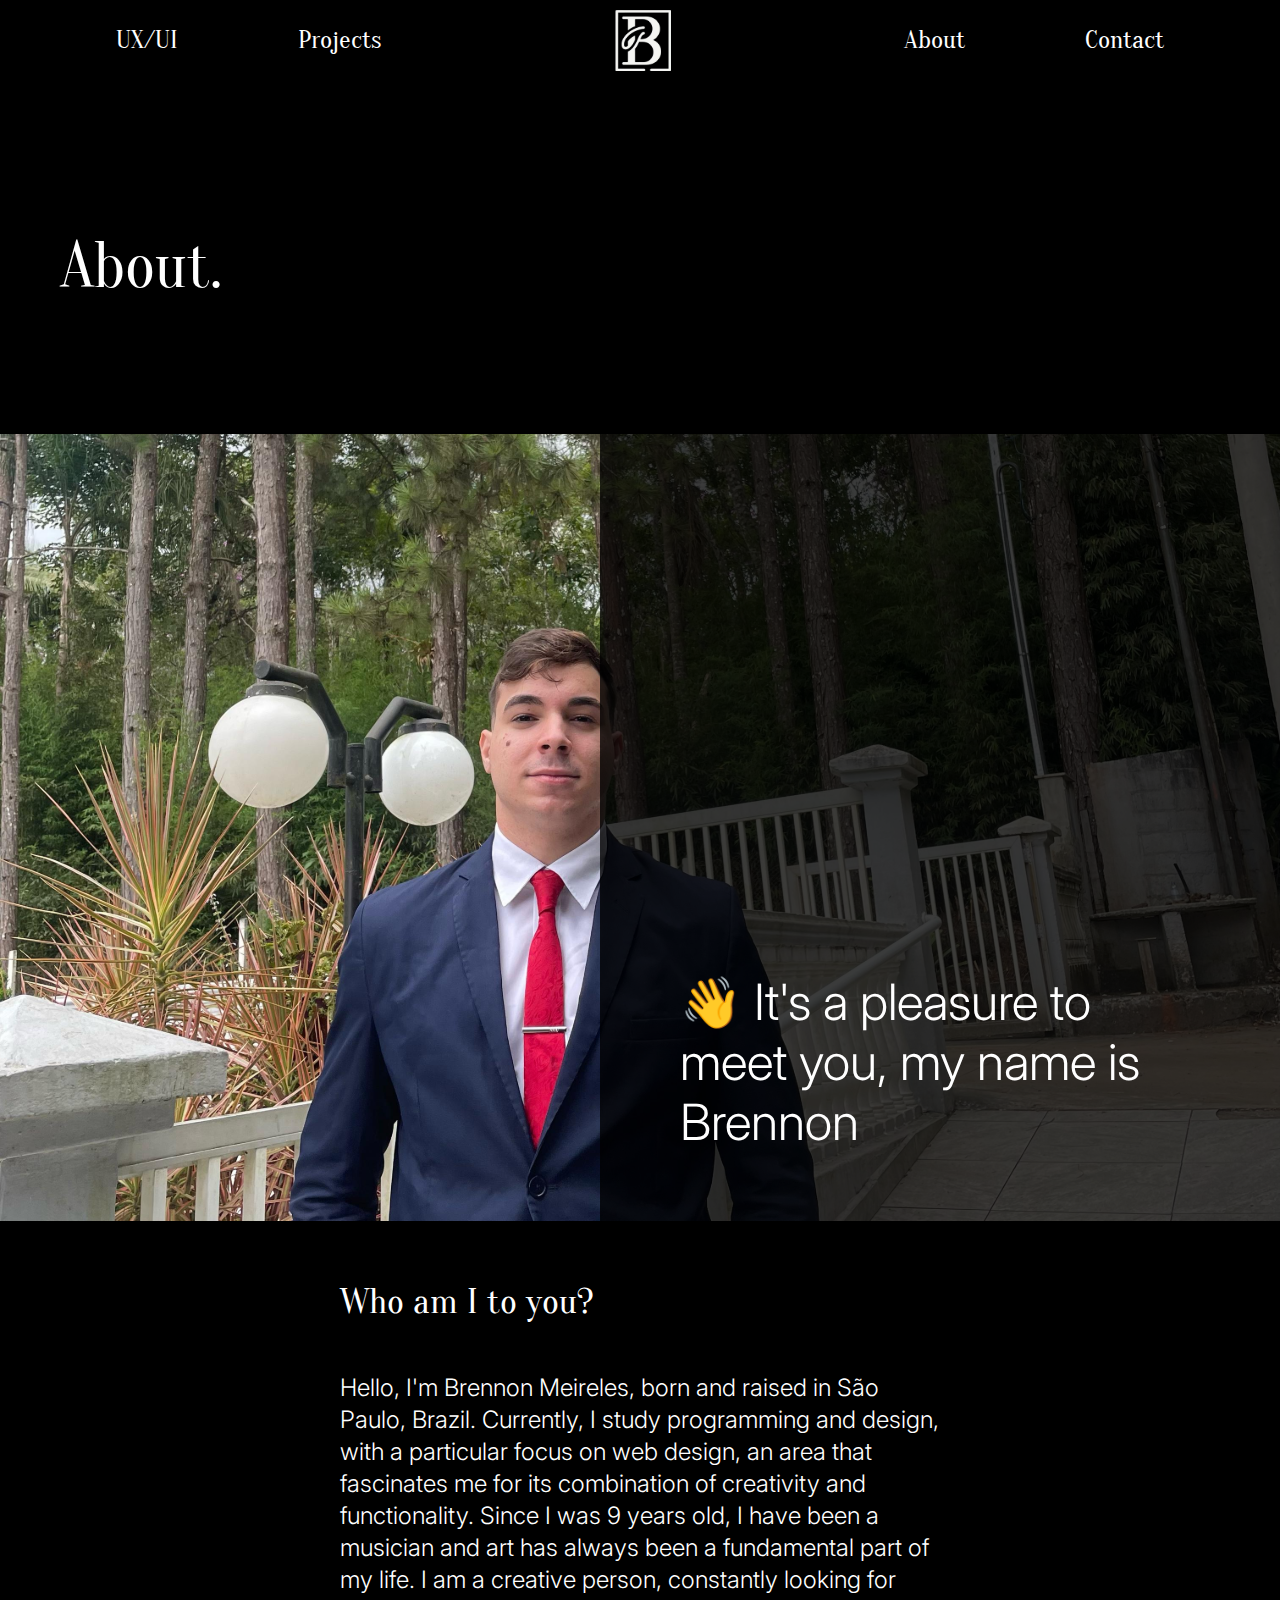
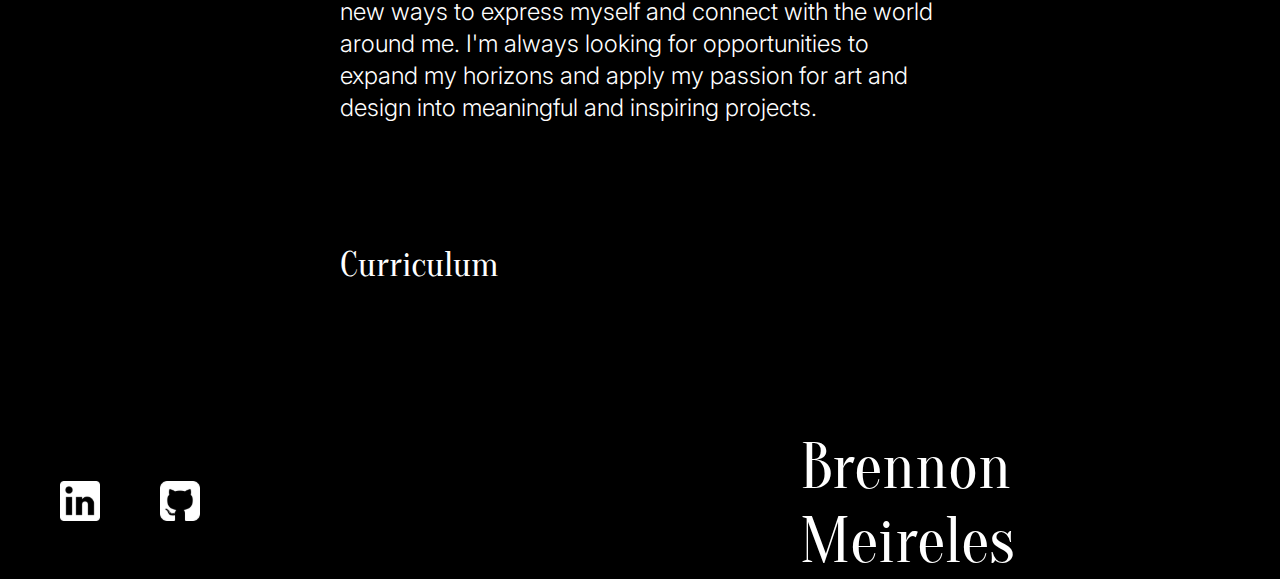
==== about.html @ fdd51cb8 "Merge pull request #12 from BrennonMeireles/feat/about" ====
<!DOCTYPE html>
<html lang="pt-br">
<head>
    <meta charset="UTF-8">
    <meta name="viewport" content="width=device-width, initial-scale=1.0">
    <link rel="stylesheet" href="./src/css/about.css">
    <title>About me</title>
</head>
<body>
    <header>
        <nav>
            <ul>
                <li><a href="">UX/UI</a></li>
                <li><a href="index.html#projects">Projects</a></li>
            </ul>
            <img src="./src/img/logo B 1.svg" alt="logo B">
            <ul>
                <li><a href="about.html">About</a></li>
                <li><a href="">Contact</a></li>
            </ul>
        </nav>
    </header>
     <main>
        <h1>About.</h1>
     </main>
     <section>
        <div class="mascaraFoto">
            <h2>👋 It's a pleasure to meet you, my name is Brennon</h2>
        </div>
        <img src="./src/img/eu.svg" alt="minha foto">
     </section>
     <article>
        <h3>Who am I to you?</h3>
        <p>
            Hello, I'm Brennon Meireles, born and raised in São Paulo, Brazil. Currently, I study programming and design, 
            with a particular focus on web design, an area that fascinates me for its combination of creativity and functionality. 
            Since I was 9 years old, I have been a musician and art has always been a fundamental part of my life. I am a creative
             person, constantly looking for new ways to express myself and connect with the world around me. I'm always looking for
              opportunities to expand my horizons and apply my passion for art and design into meaningful and inspiring projects.
            </p>
     </article>
     <article>
        <h3>Curriculum</h3>

        <!-- <img src="" alt=""> -->
     </article>
     <footer>
        <div class="img-contact">
            <a href="https://www.linkedin.com/in/brennon-meireles/" target="_blank"><img src="./src/img/linkedin-logo-white 2.svg" alt="linkedin logo"></a>
            <a href="https://github.com/BrennonMeireles"            target="_blank"><img src="./src/img/github-logo-white-2 1.svg" alt="logo github"></a>  
        </div>
        <h1>Brennon Meireles</h1>
    </footer>    
</body>
</html>
---- src/css/about.css ----
/* fonts */
@import url('https://fonts.googleapis.com/css2?family=Oranienbaum&display=swap');
@import url('https://fonts.googleapis.com/css2?family=Inter:wght@100..900&family=Oranienbaum&display=swap');

*{
    margin: 0;
    padding: 0;
    box-sizing: border-box;
}

html {
    scroll-behavior: smooth;
}

body {
    background-color: #000; 
}

/* navbar */

nav {
    display: flex;
    height: 80px;
    justify-content: space-around;
    align-items: center;
    background-color: rgba(0, 0, 0, 0.3);
    position: relative;
    z-index: 2;
}

nav > ul {
    display: flex;
    justify-content: space-around;
    gap: 120px;
}

li , a {
    list-style: none;
    color: #fff;
    font-family: "Oranienbaum", serif;
    font-size: 26px;
    text-decoration: none;
}

main {
    padding: 150px 60px 100px 60px;
}

main > h1 {
    color: #fff;
    font-size: 64px;
    font-family: "Oranienbaum", serif;
    font-weight: 400;
    padding-bottom: 30px;
}

section > img {
    width: 100%;
    height: auto;
    z-index: 1;
}

section {
    display: flex;
    justify-content: right;
}

section > .mascaraFoto {
    position: absolute;
    width: 680px;
    height: 935px;
    
    background: rgba(0, 0, 0, 0.77);
    z-index: 2;
}

.mascaraFoto > h2 {
    color: #fff;
    font-size: 50px;

    font-family: "Inter", sans-serif;
    font-weight: 300;
}

.mascaraFoto {
    display: flex;
    align-items: center;
    justify-content: center;

    padding: 400px 80px 80px 80px;
}

article {
    display: flex;
    flex-direction: column;
    gap: 50px;
    padding: 60px 340px;
}

article > h3 {
    color: #fff;
    font-size: 36px;
    font-family: "Oranienbaum", serif;
    font-weight: 400;    
}

article > p {
    color: #fff;
    font-size: 24px;
    line-height: 32px;
    font-family: "Inter", sans-serif;
    font-weight: 300;
}

.img-contact {
    display: flex;
    gap: 60px;
}

footer{
    display: flex;
    align-items: center;
    justify-content: space-between;
    padding: 60px;
    gap: 600px;
    height: 100px;
    background-image: url(/src/img/fundo-abstrato-tinta-mascararondas-azuis.gif);
    background-position: center;
    background-repeat: no-repeat;
    background-size: cover;
    margin-top: 100px;
}

footer > h1 {
    color: #fff;
    font-family: "Oranienbaum", serif;
    font-weight: 400;
    font-size: 64px;
}
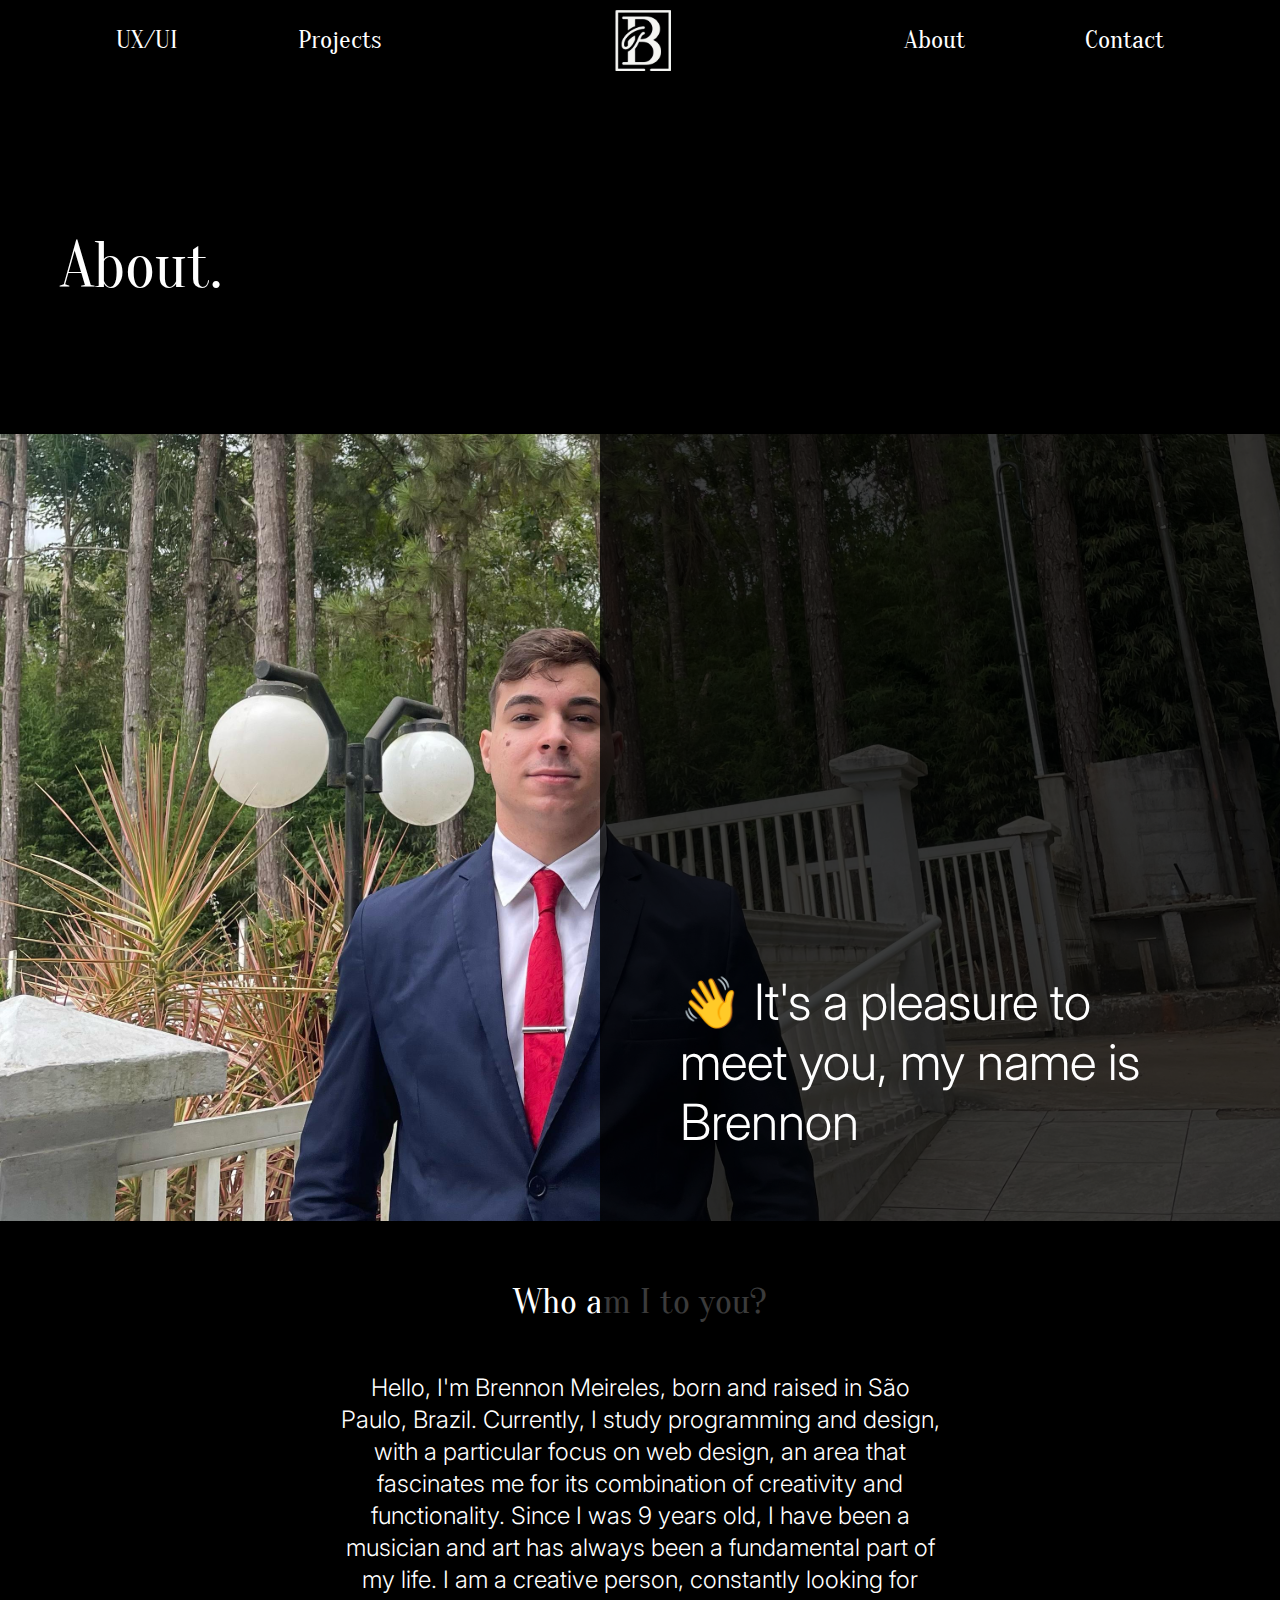
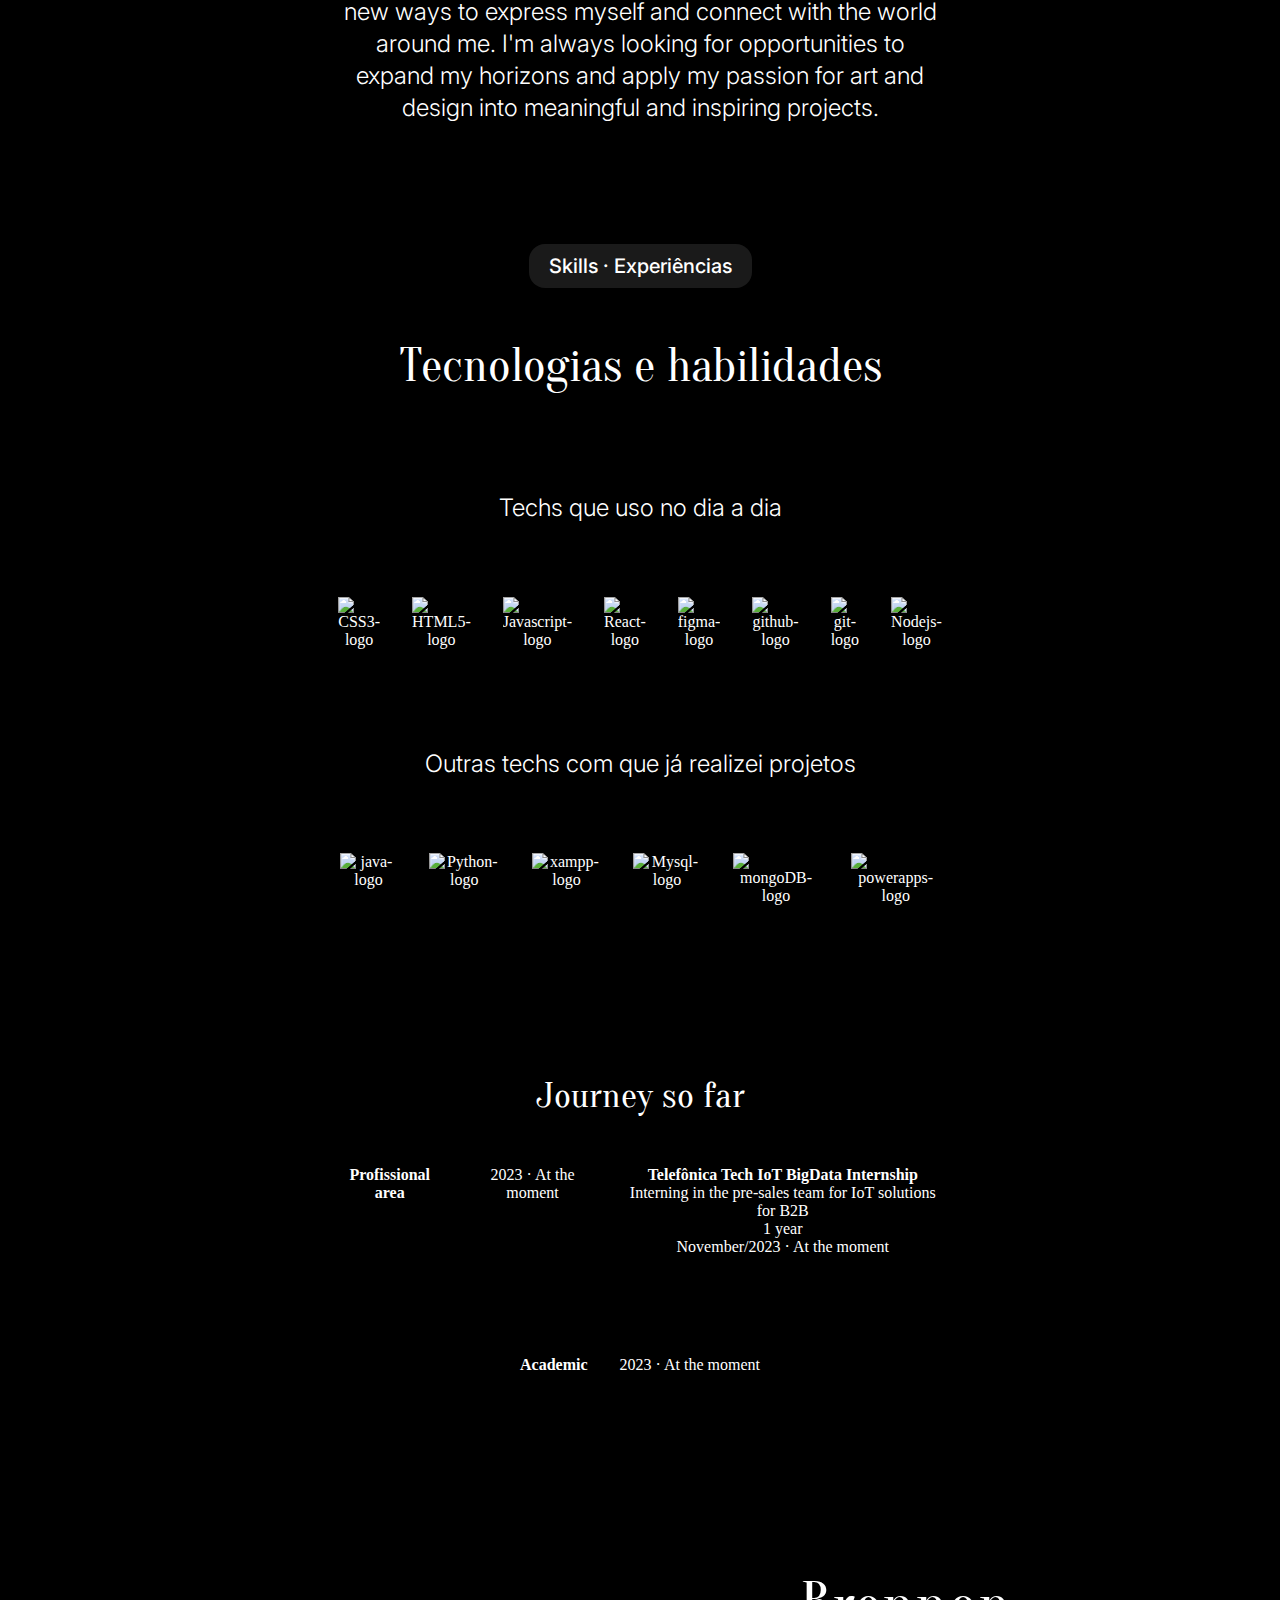
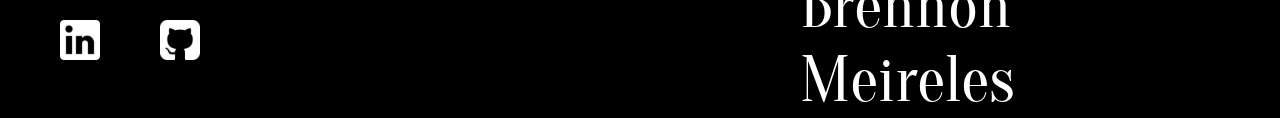
==== commit 8e5fcb5b: "feat: updated article skills and added skills card" ====
--- a/about.html
+++ b/about.html
@@ -4,9 +4,11 @@
     <meta charset="UTF-8">
     <meta name="viewport" content="width=device-width, initial-scale=1.0">
     <link rel="stylesheet" href="./src/css/about.css">
+    <link rel="icon" type="image/png" href="./src/img/logo B 1.svg">
     <title>About me</title>
 </head>
 <body>
+    <!-- barra de navegação -->
     <header>
         <nav>
             <ul>
@@ -23,12 +25,14 @@
      <main>
         <h1>About.</h1>
      </main>
+     <!-- Area da Foto -->
      <section>
         <div class="mascaraFoto">
             <h2>👋 It's a pleasure to meet you, my name is Brennon</h2>
         </div>
         <img src="./src/img/eu.svg" alt="minha foto">
      </section>
+     <!-- Sessao do About me -->
      <article>
         <h3>Who am I to you?</h3>
         <p>
@@ -39,11 +43,51 @@
               opportunities to expand my horizons and apply my passion for art and design into meaningful and inspiring projects.
             </p>
      </article>
+     <!-- Sessao skills -->   
      <article>
-        <h3>Curriculum</h3>
-
-        <!-- <img src="" alt=""> -->
-     </article>
+            <h4 class="button-skills">Skills · Experiências</h4>
+            <h2>Tecnologias e habilidades</h2>
+            <h4 class="techs-font">Techs que uso no dia a dia</h4>
+        <div>
+            <img src="./src/img/CSS3-logo.svg"       alt="CSS3-logo">
+            <img src="./src/img/HTML5-logo.svg"      alt="HTML5-logo">
+            <img src="./src/img/Javascript-logo.svg" alt="Javascript-logo">
+            <img src="./src/img/React-logo.svg"      alt="React-logo">
+            <img src="./src/img/figma-logo.svg"      alt="figma-logo">
+            <img src="./src/img/Github-logo-2.svg"   alt="github-logo">
+            <img src="./src/img/git-logo.svg"        alt="git-logo">
+            <img src="./src/img/Nodejs-logo.svg"     alt="Nodejs-logo">
+        </div>
+        <h4 class="techs-font">Outras techs com que já realizei projetos</h4>
+        <div>
+            <img src="./src/img/java-logo.svg"       alt="java-logo">
+            <img src="./src/img/Python-logo.svg"     alt="Python-logo">
+            <img src="./src/img/xampp-logo.svg"      alt="xampp-logo">
+            <img src="./src/img/msql-logo.svg"       alt="Mysql-logo">
+            <img src="./src/img/mongoDB-logo.svg"    alt="mongoDB-logo">
+            <img src="./src/img/powerapps-logo.svg"  alt="powerapps-logo">
+        </div>
+    </article>
+    <article class="curriculo">
+        <h3>Journey so far</h3>
+        <div>
+            <h4>Profissional area</h4>
+            <p>2023 · At the moment</p>
+            <div class="skills-cards">
+                <h4>Telefônica Tech IoT BigData Internship</h4>
+                <p>Interning in the pre-sales team for IoT solutions for B2B</p>
+                <div>
+                    <p class="skill-year">1 year </p>
+                    <p class="skill-mouth">November/2023 · At the moment</p>
+                </div>
+            </div>
+        </div>
+        <div>
+            <h4>Academic</h4>
+            <p>2023 · At the moment</p>
+        </div>
+    </article>
+     <!-- Rodape do site -->
      <footer>
         <div class="img-contact">
             <a href="https://www.linkedin.com/in/brennon-meireles/" target="_blank"><img src="./src/img/linkedin-logo-white 2.svg" alt="linkedin logo"></a>
--- a/src/css/about.css
+++ b/src/css/about.css
@@ -117,6 +117,44 @@
     gap: 60px;
 }
 
+article > .button-skills {
+    font-size: 20px;
+    font-family: "Inter", sans-serif;
+    font-weight: 500;
+    padding: 10px 20px;
+    
+    background: rgba(255, 255, 255, 0.1);
+    border-radius: 16px;
+}
+
+article {
+    display: flex;
+    align-items: center;
+    justify-content: center;
+    text-align: center;
+    color: #fff;
+}
+
+article > h2 {
+    font-size: 48px;
+    font-family: "Oranienbaum", serif;
+    fOnt-weight: 400; 
+    padding-bottom: 50px; 
+}
+
+article > h4 {
+    font-size: 24px;
+    font-family: "Inter", sans-serif;
+    font-weight: 300;
+    padding-bottom: 25px;
+}
+
+article > div {
+    padding-bottom: 50px;
+    display: flex;
+    gap: 32px;
+}
+
 footer{
     display: flex;
     align-items: center;
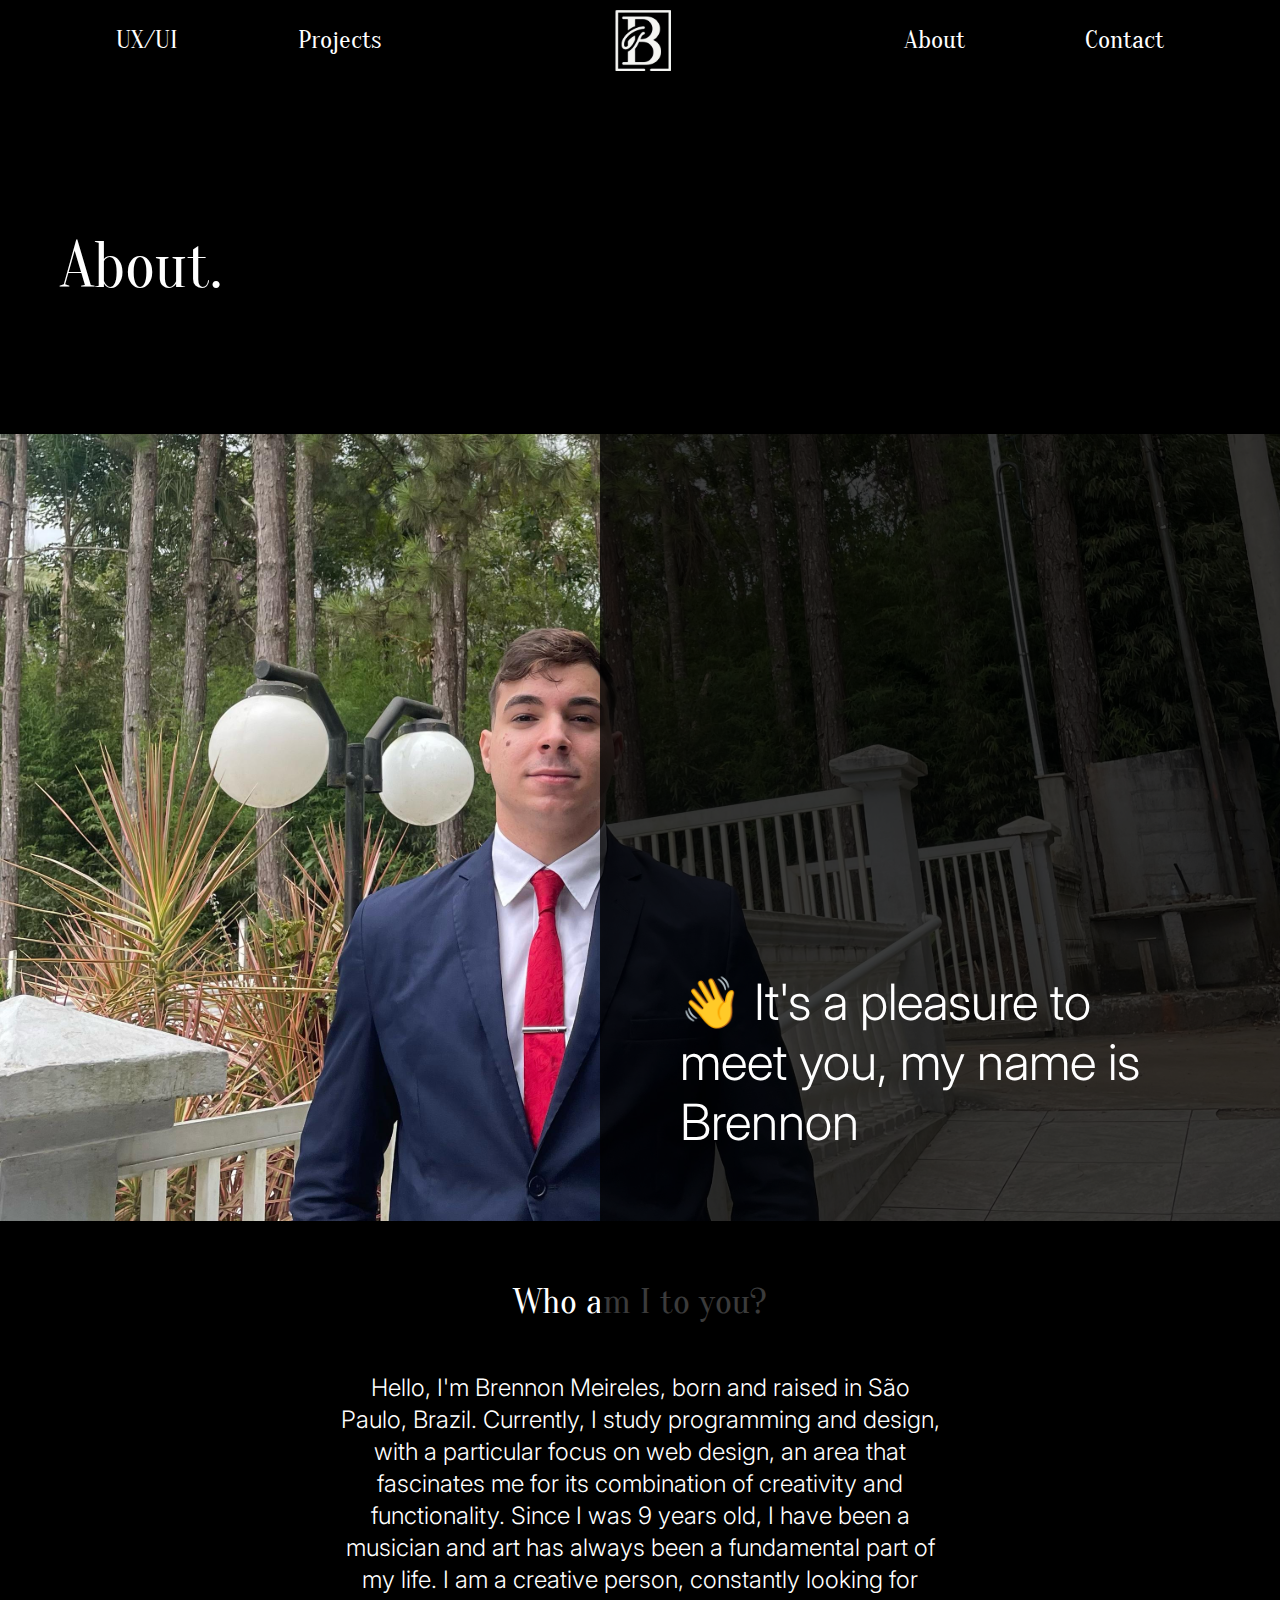
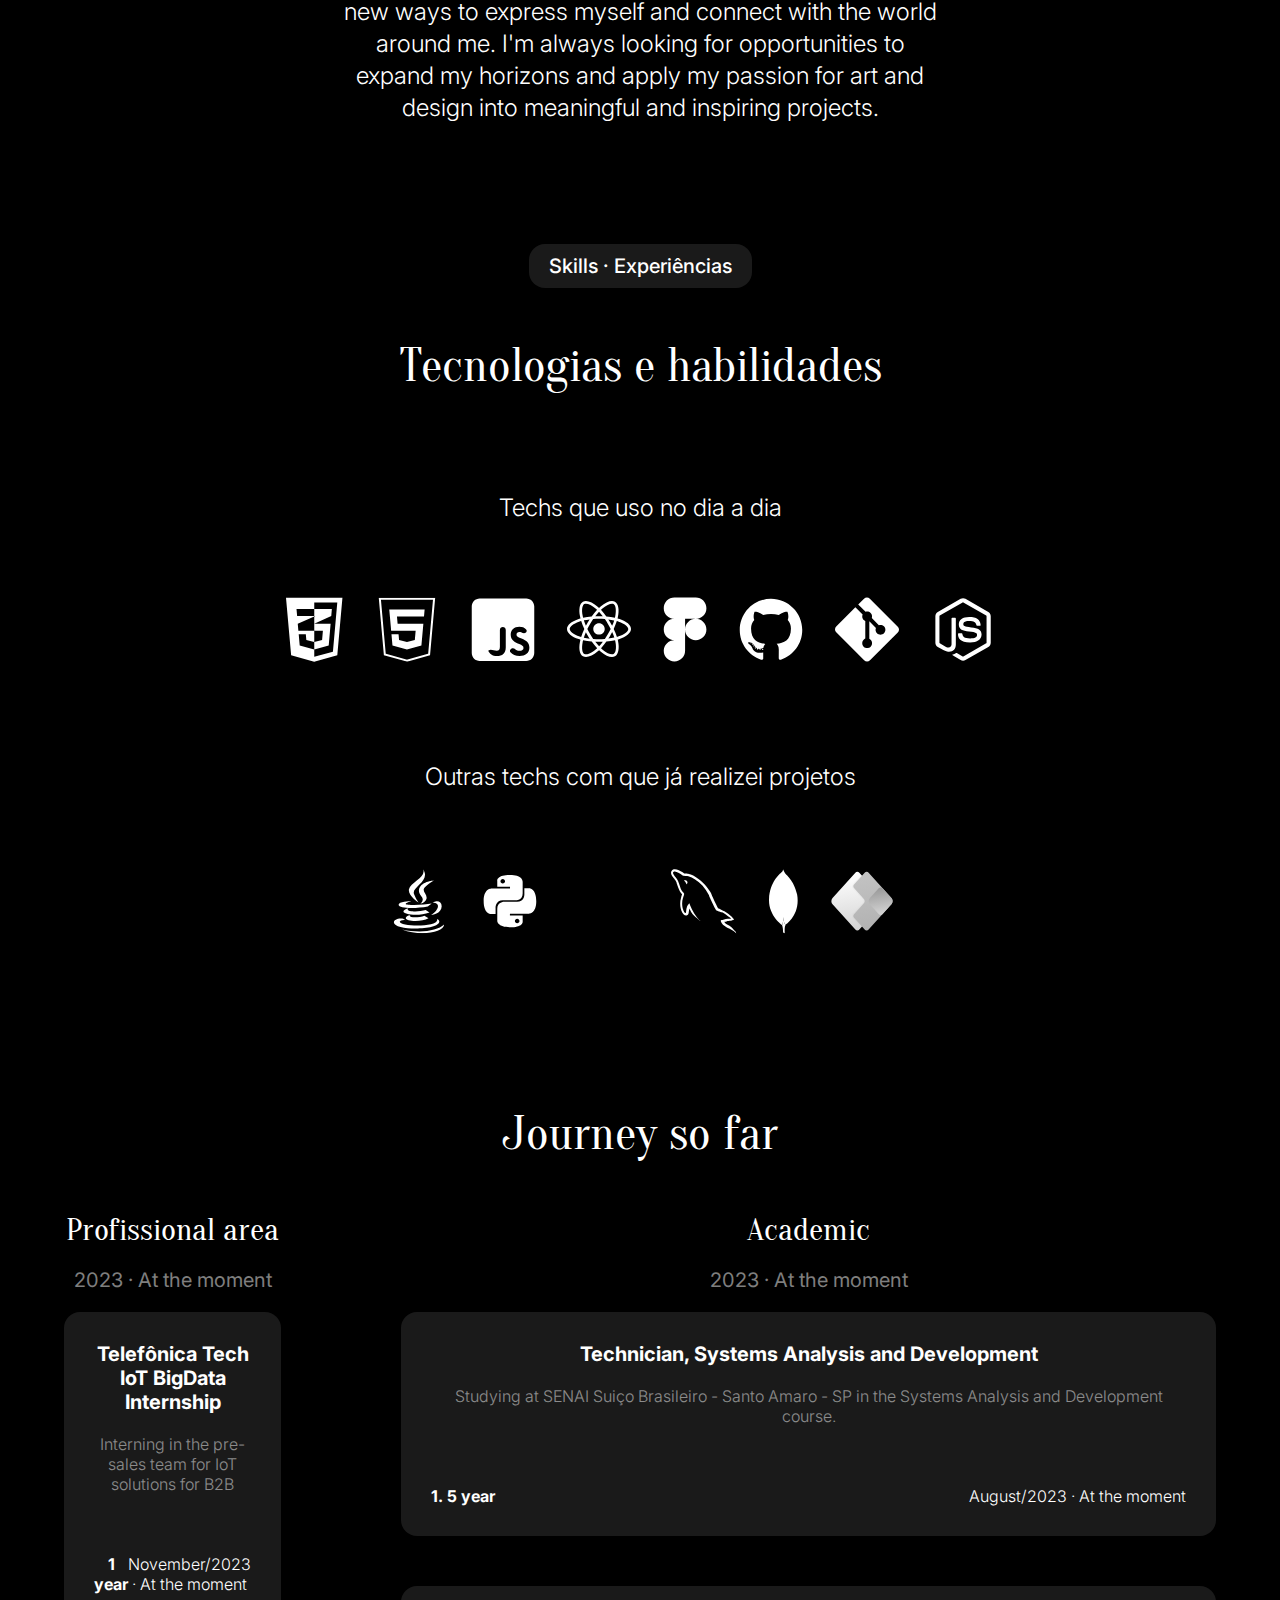
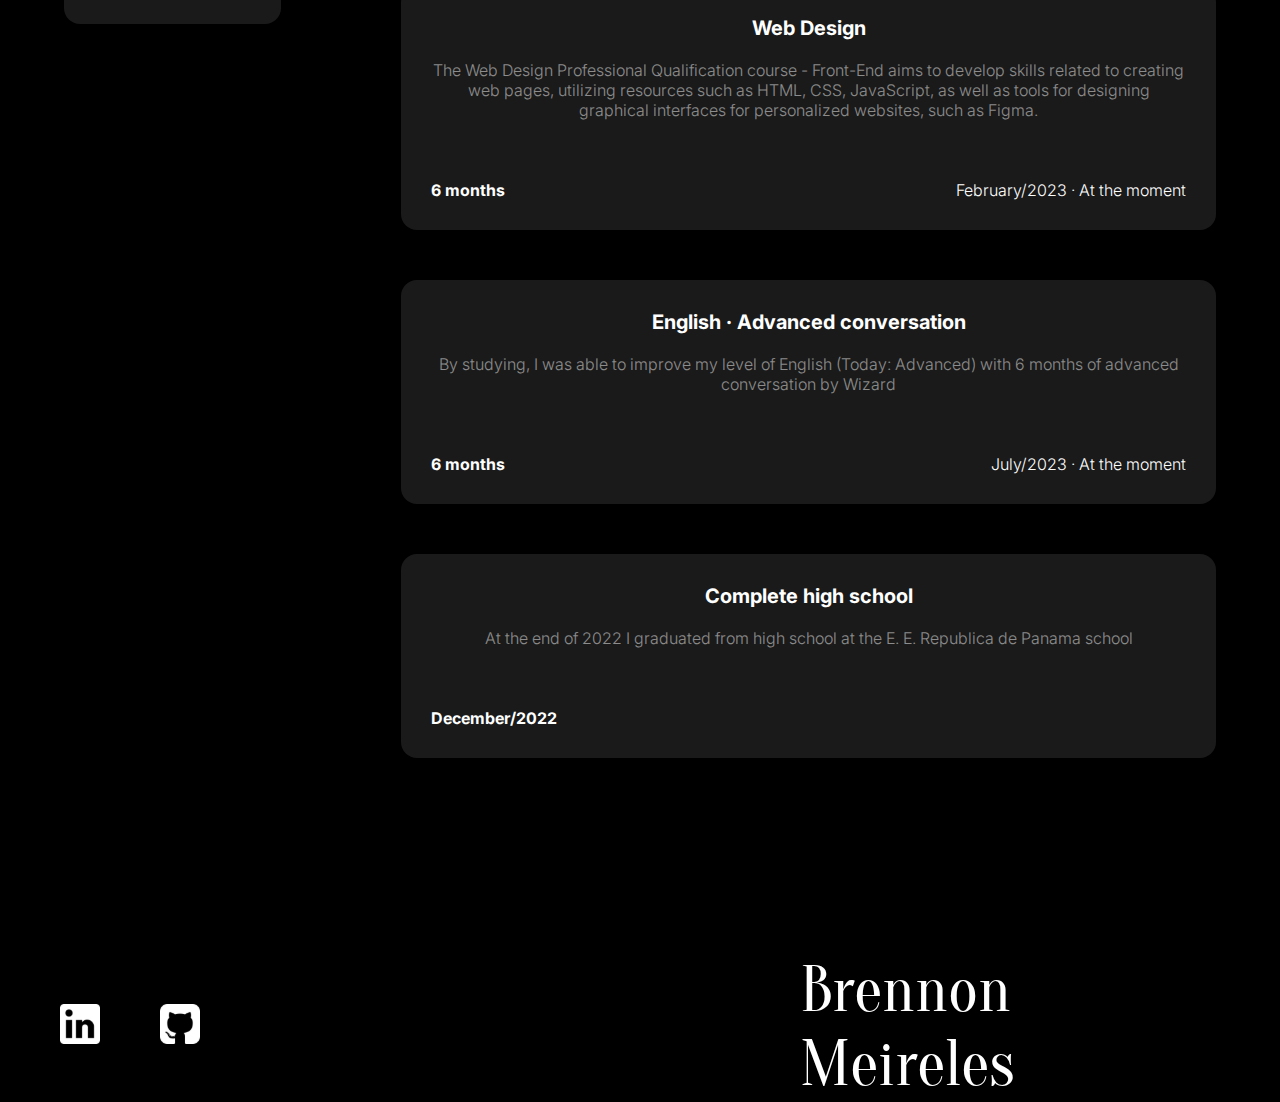
==== commit 506bf926: "Merge pull request #16 from BrennonMeireles/feat/cardSection" ====
--- a/about.html
+++ b/about.html
@@ -66,26 +66,83 @@
             <img src="./src/img/msql-logo.svg"       alt="Mysql-logo">
             <img src="./src/img/mongoDB-logo.svg"    alt="mongoDB-logo">
             <img src="./src/img/powerapps-logo.svg"  alt="powerapps-logo">
-        </div>
+        </div>    
     </article>
+    <!-- Sessao curriculo -->
     <article class="curriculo">
         <h3>Journey so far</h3>
-        <div>
-            <h4>Profissional area</h4>
+        <section>
+            <div class="profissional-area">
+                <h4>Profissional area</h4>
+                <p>2023 · At the moment</p>
+                    <!-- card da esquerda -->
+                    <div class="card">
+                        <h4>Telefônica Tech IoT BigData Internship</h4>
+                        <p>Interning in the pre-sales team for IoT solutions for B2B</p>
+                        <ul>
+                            <li>1 year </li>
+                            <li>November/2023 · At the moment</li>
+                        </ul>
+                    </div>
+            </div>
+            <div class="profissional-area">
+                <h4>Academic</h4>
+                <p>2023 · At the moment</p>
+                    <!-- card da esquerda -->
+                    <div class="card">
+                        <h4>Technician, Systems Analysis and Development</h4>
+                        <p>Studying at SENAI Suiço Brasileiro - Santo Amaro - SP in the Systems Analysis and Development course.</p>
+                        <ul>
+                            <li>1. 5 year</li>
+                            <li>August/2023 · At the moment</li>
+                        </ul>
+                    </div>
+                    <div class="card">
+                        <h4>Web Design</h4>
+                        <p>
+                            The Web Design Professional Qualification course - 
+                            Front-End aims to develop skills related to creating web pages, 
+                            utilizing resources such as HTML, CSS, JavaScript, as well as tools for
+                             designing graphical interfaces for personalized websites, such as Figma.
+                        </p>
+                        <ul>
+                            <li>6 months</li>
+                            <li>February/2023 · At the moment</li>
+                        </ul>
+                    </div>
+                    <div class="card">
+                        <h4>English · Advanced conversation</h4>
+                        <p>By studying, I was able to improve my level of English (Today: Advanced) with 6 months of advanced conversation
+                             by Wizard
+                        </p>
+                        <ul>
+                            <li>6 months</li>
+                            <li>July/2023 · At the moment</li>
+                        </ul>
+                    </div>
+                    <div class="card">
+                        <h4>Complete high school</h4>
+                        <p>At the end of 2022 I graduated from high school at the E. E. Republica de Panama school</p>
+                        <ul>
+                            <li>December/2022</li>
+                        </ul>
+                    </div>
+            </div>
+        </section>
+        <!-- <div>
+            <h4>Academic</h4>
             <p>2023 · At the moment</p>
             <div class="skills-cards">
-                <h4>Telefônica Tech IoT BigData Internship</h4>
-                <p>Interning in the pre-sales team for IoT solutions for B2B</p>
                 <div>
-                    <p class="skill-year">1 year </p>
+                    <h4>Telefônica Tech IoT BigData Internship</h4>
+                    <p>Interning in the pre-sales team for IoT solutions for B2B</p>
+                </div>
+                <div>
+                    <h4 class="skill-year">1 year </h4>
                     <p class="skill-mouth">November/2023 · At the moment</p>
                 </div>
             </div>
-        </div>
-        <div>
-            <h4>Academic</h4>
-            <p>2023 · At the moment</p>
-        </div>
+        </div> -->
     </article>
      <!-- Rodape do site -->
      <footer>
--- a/src/css/about.css
+++ b/src/css/about.css
@@ -153,6 +153,96 @@
     padding-bottom: 50px;
     display: flex;
     gap: 32px;
+}
+
+.curriculo > section {
+    display: flex;
+    gap: 120px;
+    width: 90vw;
+    justify-content: center;
+    /* border: 1px solid blue; */
+}
+
+.curriculo  {
+    display: grid;
+    text-align: center;
+}
+
+.curriculo h3 {
+    font-size: 48px;
+}
+
+.curriculo > .profissional-area {
+    display: flex;
+    flex-direction: column;
+}
+
+.profissional-area > div {
+    display: flex;
+    flex-direction: column;
+    /* gap: 40px; */
+    border-radius: 16px;
+    padding: 30px;
+}
+
+div > .card-data {
+    display: flex;
+    gap: 10px;
+    flex-direction: row;
+    align-items: center;
+    justify-content: space-between;
+
+    padding: 30px;
+}
+
+.profissional-area h4 {
+    font-size: 32px;
+    font-family: "Oranienbaum", serif;
+    font-weight: 400;
+    padding-bottom: 20px;
+}
+
+.profissional-area p {
+    font-size: 20px;
+    color: rgba(255, 255, 255, 0.5);
+    font-family: "Inter", sans-serif;
+    padding-bottom: 20px;
+
+}
+
+.profissional-area > .card {
+    background: rgba(255, 255, 255, 0.1);
+    border-radius: 16px;
+    margin-bottom: 50px;
+}
+
+.profissional-area > .card h4 {
+    font-size: 20px;
+    font-family: "Inter", sans-serif;
+    font-weight: bold;
+}
+
+.profissional-area > .card p {
+    color: rgba(255, 255, 255, 0.5);
+    font-size: 16px;
+    font-family: "Inter", sans-serif;
+    font-weight: 300;
+    padding-bottom: 60px;
+}
+
+.card > ul {
+    display: flex;
+    justify-content: space-between;
+}
+
+.card > ul > li:first-child {
+    font-weight: bold;
+}
+
+.card > ul > li {
+    font-size: 16px;
+    font-family: "Inter", sans-serif;
+    font-weight: 300;
 }
 
 footer{
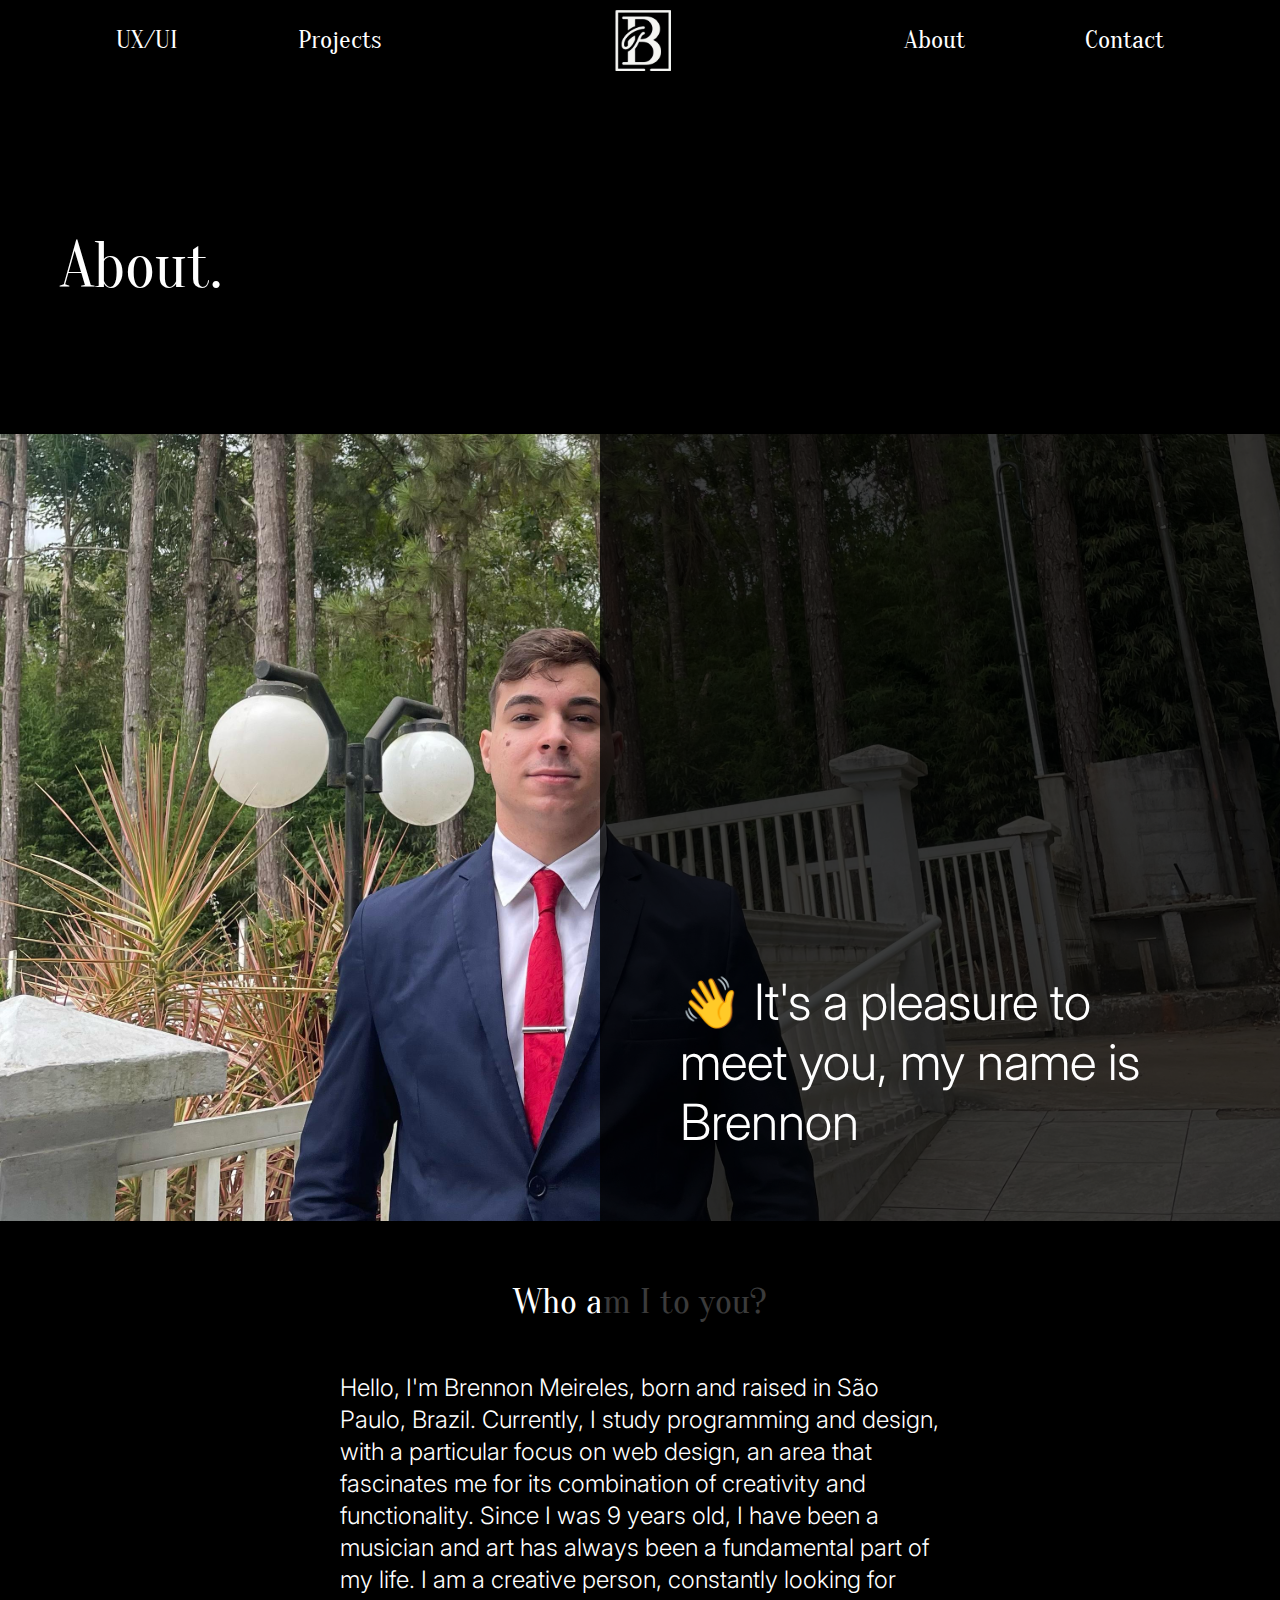
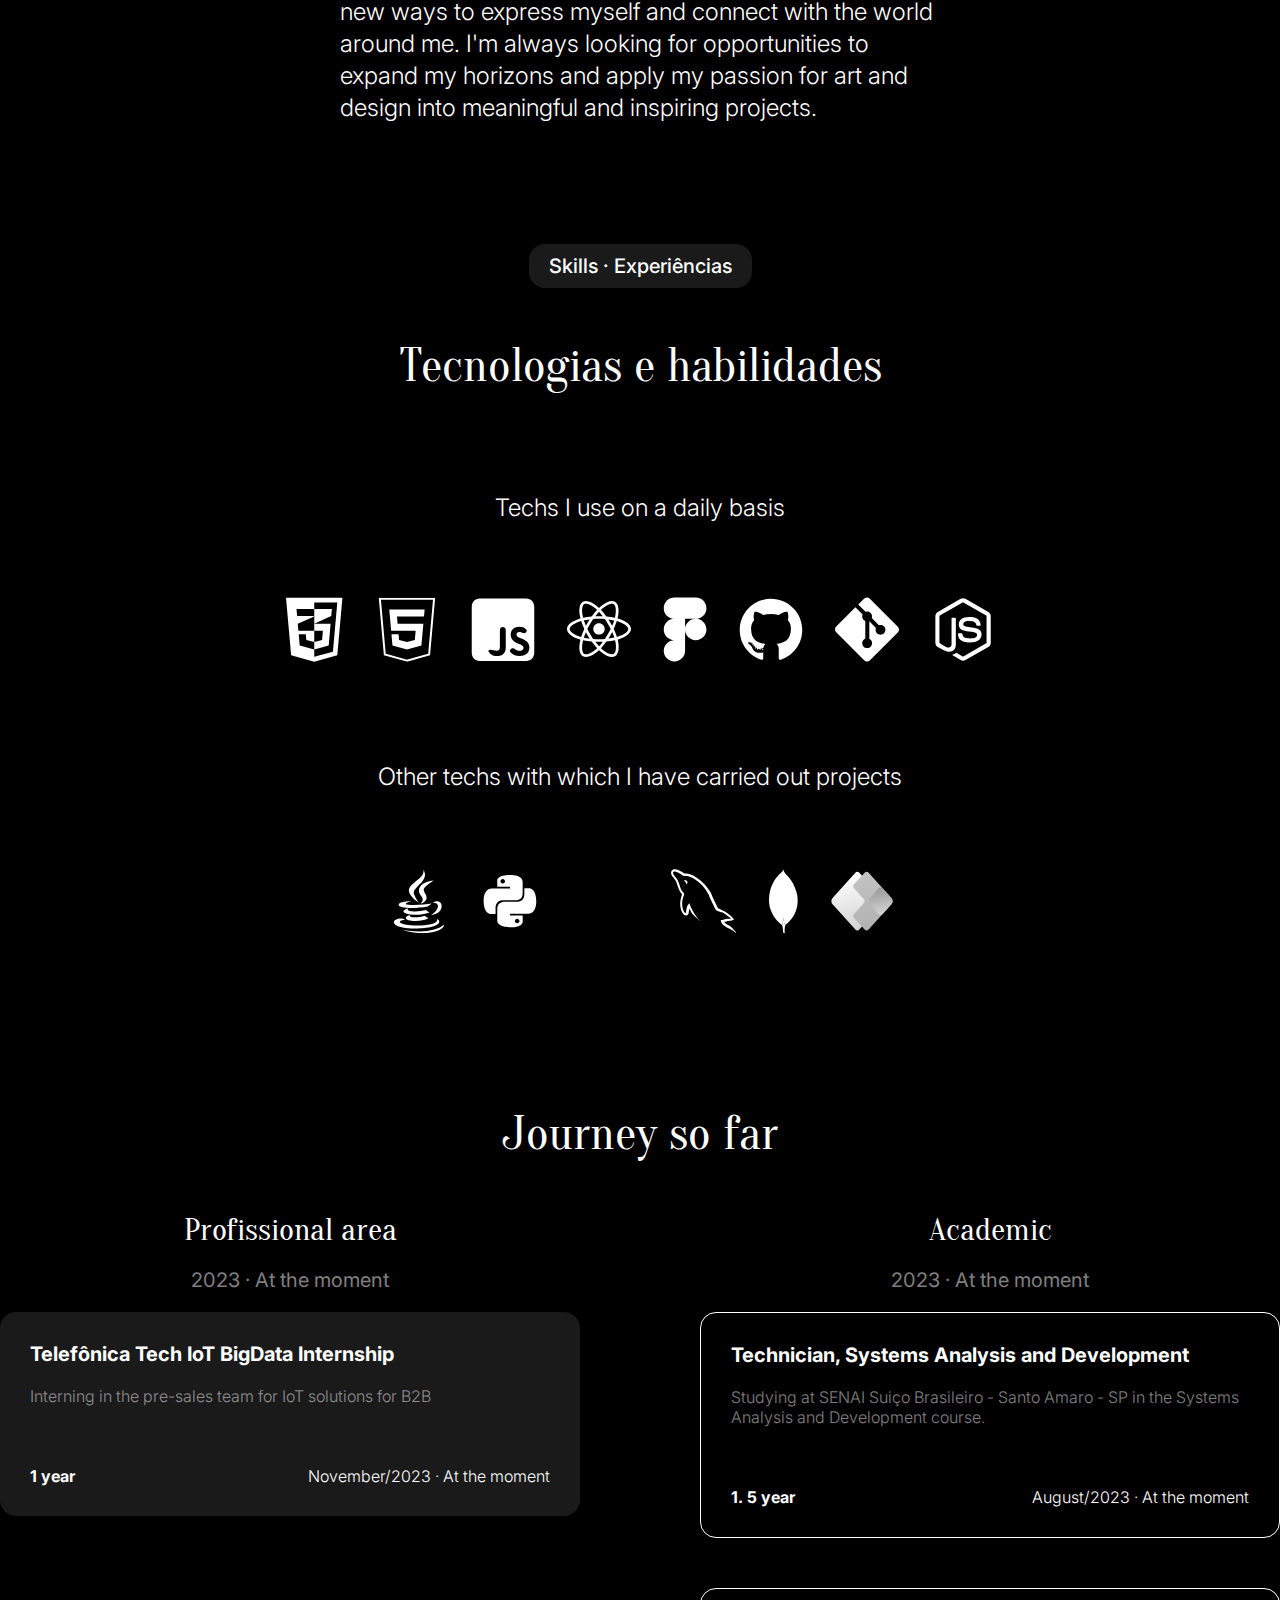
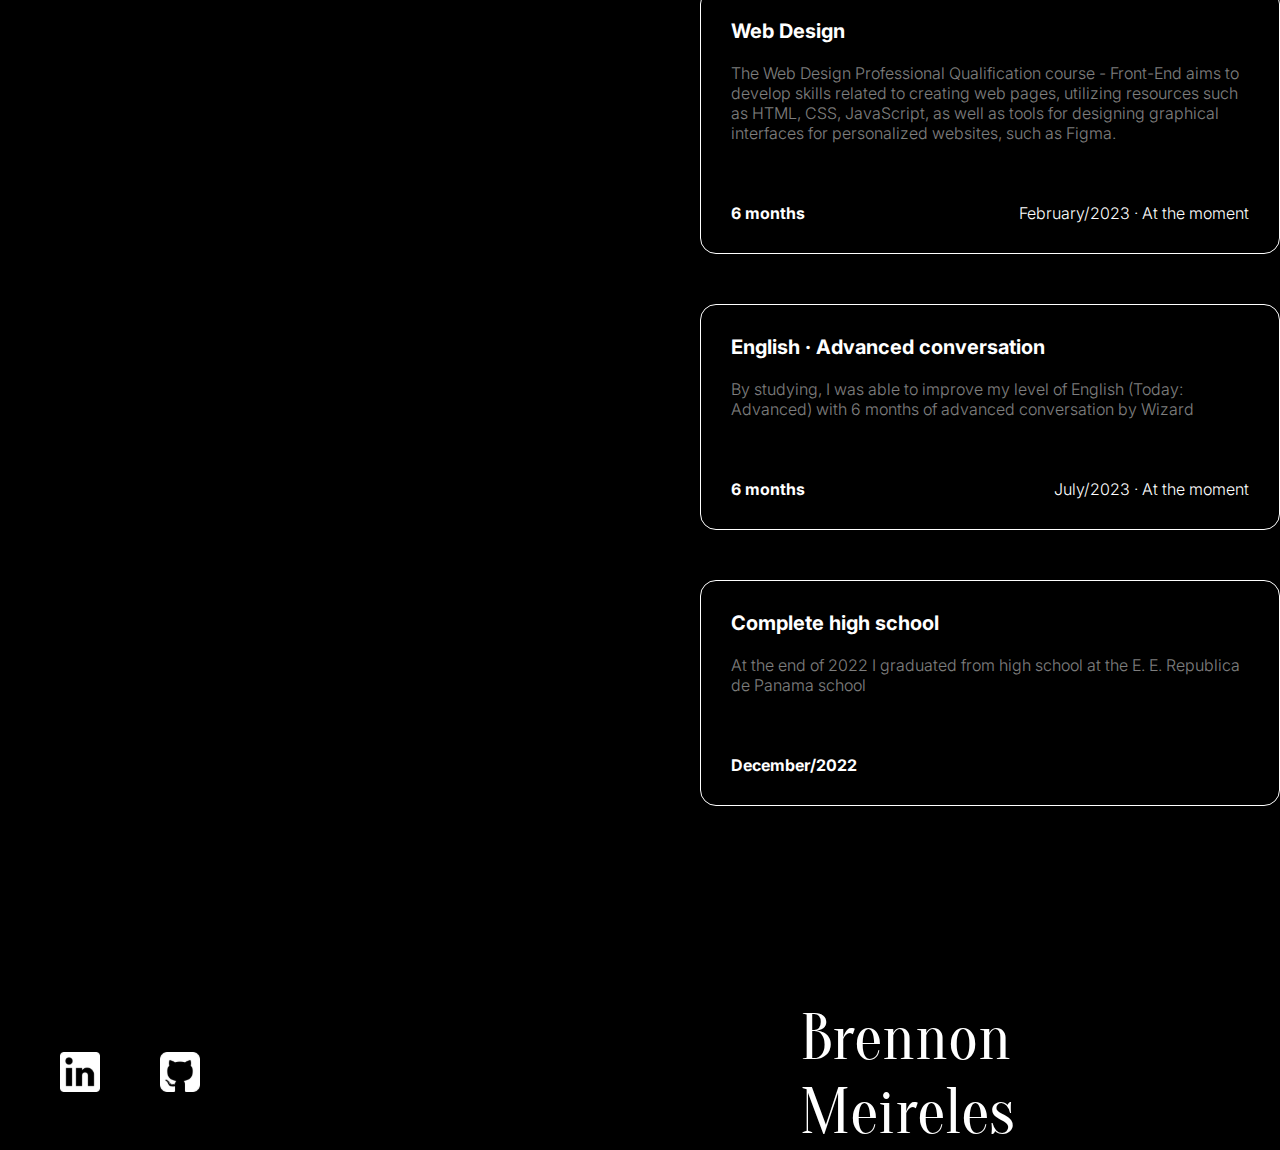
==== commit 6e88a05f: "Merge pull request #17 from BrennonMeireles/feat/updatedCard" ====
--- a/about.html
+++ b/about.html
@@ -47,7 +47,7 @@
      <article>
             <h4 class="button-skills">Skills · Experiências</h4>
             <h2>Tecnologias e habilidades</h2>
-            <h4 class="techs-font">Techs que uso no dia a dia</h4>
+            <h4 class="techs-font">Techs I use on a daily basis</h4>
         <div>
             <img src="./src/img/CSS3-logo.svg"       alt="CSS3-logo">
             <img src="./src/img/HTML5-logo.svg"      alt="HTML5-logo">
@@ -58,7 +58,7 @@
             <img src="./src/img/git-logo.svg"        alt="git-logo">
             <img src="./src/img/Nodejs-logo.svg"     alt="Nodejs-logo">
         </div>
-        <h4 class="techs-font">Outras techs com que já realizei projetos</h4>
+        <h4 class="techs-font">Other techs with which I have carried out projects</h4>
         <div>
             <img src="./src/img/java-logo.svg"       alt="java-logo">
             <img src="./src/img/Python-logo.svg"     alt="Python-logo">
@@ -66,7 +66,7 @@
             <img src="./src/img/msql-logo.svg"       alt="Mysql-logo">
             <img src="./src/img/mongoDB-logo.svg"    alt="mongoDB-logo">
             <img src="./src/img/powerapps-logo.svg"  alt="powerapps-logo">
-        </div>    
+        </div>
     </article>
     <!-- Sessao curriculo -->
     <article class="curriculo">
@@ -85,10 +85,10 @@
                         </ul>
                     </div>
             </div>
-            <div class="profissional-area">
+            <div class="academic-area">
                 <h4>Academic</h4>
                 <p>2023 · At the moment</p>
-                    <!-- card da esquerda -->
+                    <!-- card da direita -->
                     <div class="card">
                         <h4>Technician, Systems Analysis and Development</h4>
                         <p>Studying at SENAI Suiço Brasileiro - Santo Amaro - SP in the Systems Analysis and Development course.</p>
@@ -129,20 +129,6 @@
                     </div>
             </div>
         </section>
-        <!-- <div>
-            <h4>Academic</h4>
-            <p>2023 · At the moment</p>
-            <div class="skills-cards">
-                <div>
-                    <h4>Telefônica Tech IoT BigData Internship</h4>
-                    <p>Interning in the pre-sales team for IoT solutions for B2B</p>
-                </div>
-                <div>
-                    <h4 class="skill-year">1 year </h4>
-                    <p class="skill-mouth">November/2023 · At the moment</p>
-                </div>
-            </div>
-        </div> -->
     </article>
      <!-- Rodape do site -->
      <footer>
--- a/src/css/about.css
+++ b/src/css/about.css
@@ -17,7 +17,6 @@
 }
 
 /* navbar */
-
 nav {
     display: flex;
     height: 80px;
@@ -131,7 +130,6 @@
     display: flex;
     align-items: center;
     justify-content: center;
-    text-align: center;
     color: #fff;
 }
 
@@ -158,29 +156,27 @@
 .curriculo > section {
     display: flex;
     gap: 120px;
-    width: 90vw;
-    justify-content: center;
-    /* border: 1px solid blue; */
 }
 
 .curriculo  {
     display: grid;
-    text-align: center;
+    text-align: center; 
 }
 
 .curriculo h3 {
     font-size: 48px;
 }
 
+/* prossional-area */
 .curriculo > .profissional-area {
     display: flex;
     flex-direction: column;
-}
-
-.profissional-area > div {
-    display: flex;
-    flex-direction: column;
-    /* gap: 40px; */
+    
+}
+
+.profissional-area > div { 
+    display: flex;
+    flex-direction: column;
     border-radius: 16px;
     padding: 30px;
 }
@@ -189,7 +185,6 @@
     display: flex;
     gap: 10px;
     flex-direction: row;
-    align-items: center;
     justify-content: space-between;
 
     padding: 30px;
@@ -214,6 +209,8 @@
     background: rgba(255, 255, 255, 0.1);
     border-radius: 16px;
     margin-bottom: 50px;
+    width: 580px;
+    text-align: left;
 }
 
 .profissional-area > .card h4 {
@@ -245,7 +242,58 @@
     font-weight: 300;
 }
 
-footer{
+/* academic */
+.curriculo > .academic-area {
+    display: flex;
+    flex-direction: column;
+    
+}
+
+.academic-area > div {
+    display: flex;
+    flex-direction: column;
+    border-radius: 16px;
+    padding: 30px;
+}
+
+.academic-area h4 {
+    font-size: 32px;
+    font-family: "Oranienbaum", serif;
+    font-weight: 400;
+    padding-bottom: 20px;
+}
+
+.academic-area p {
+    font-size: 20px;
+    color: rgba(255, 255, 255, 0.5);
+    font-family: "Inter", sans-serif;
+    padding-bottom: 20px;
+
+}
+
+.academic-area > .card {
+    border: 1px solid #fff;
+    border-radius: 16px;
+    margin-bottom: 50px;
+    width: 580px;
+    text-align: left;
+}
+
+.academic-area > .card h4 {
+    font-size: 20px;
+    font-family: "Inter", sans-serif;
+    font-weight: bold;
+}
+
+.academic-area > .card p {
+    color: rgba(255, 255, 255, 0.5);
+    font-size: 16px;
+    font-family: "Inter", sans-serif;
+    font-weight: 300;
+    padding-bottom: 60px;
+}
+
+footer {
     display: flex;
     align-items: center;
     justify-content: space-between;
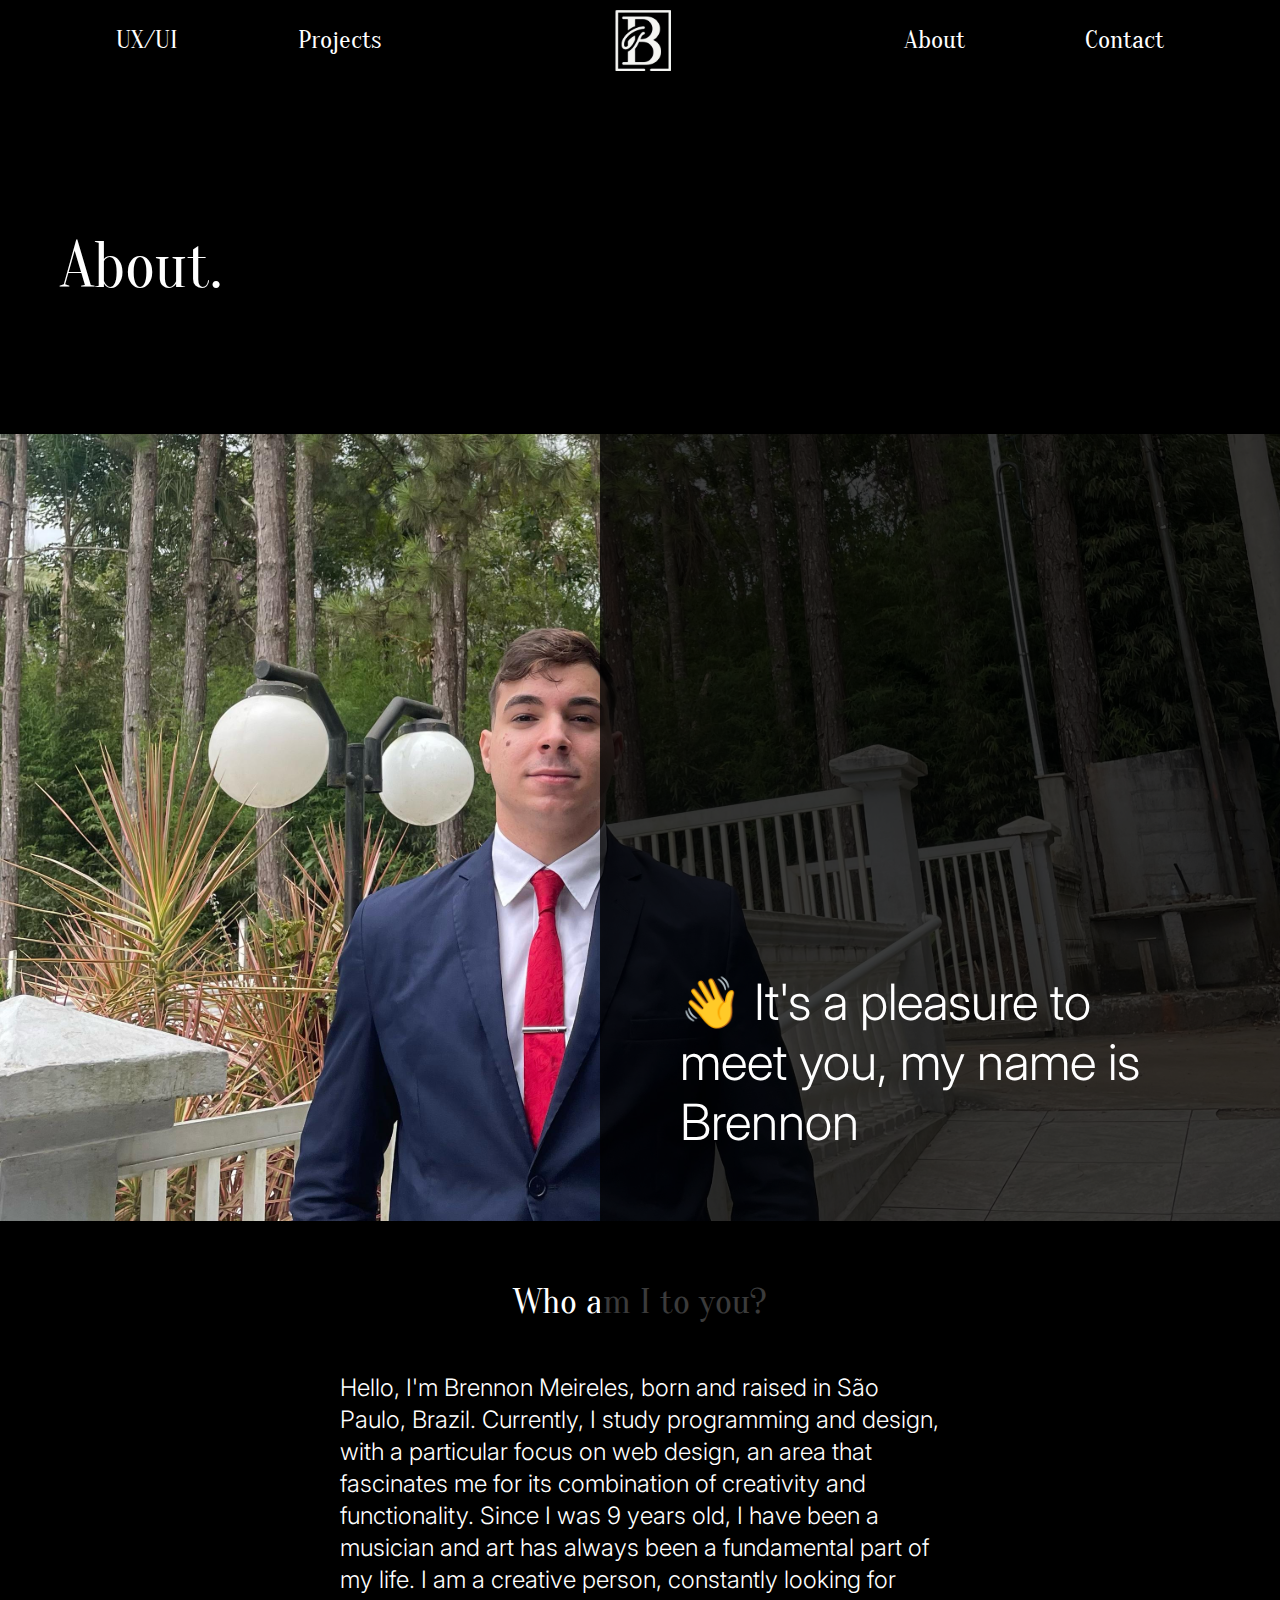
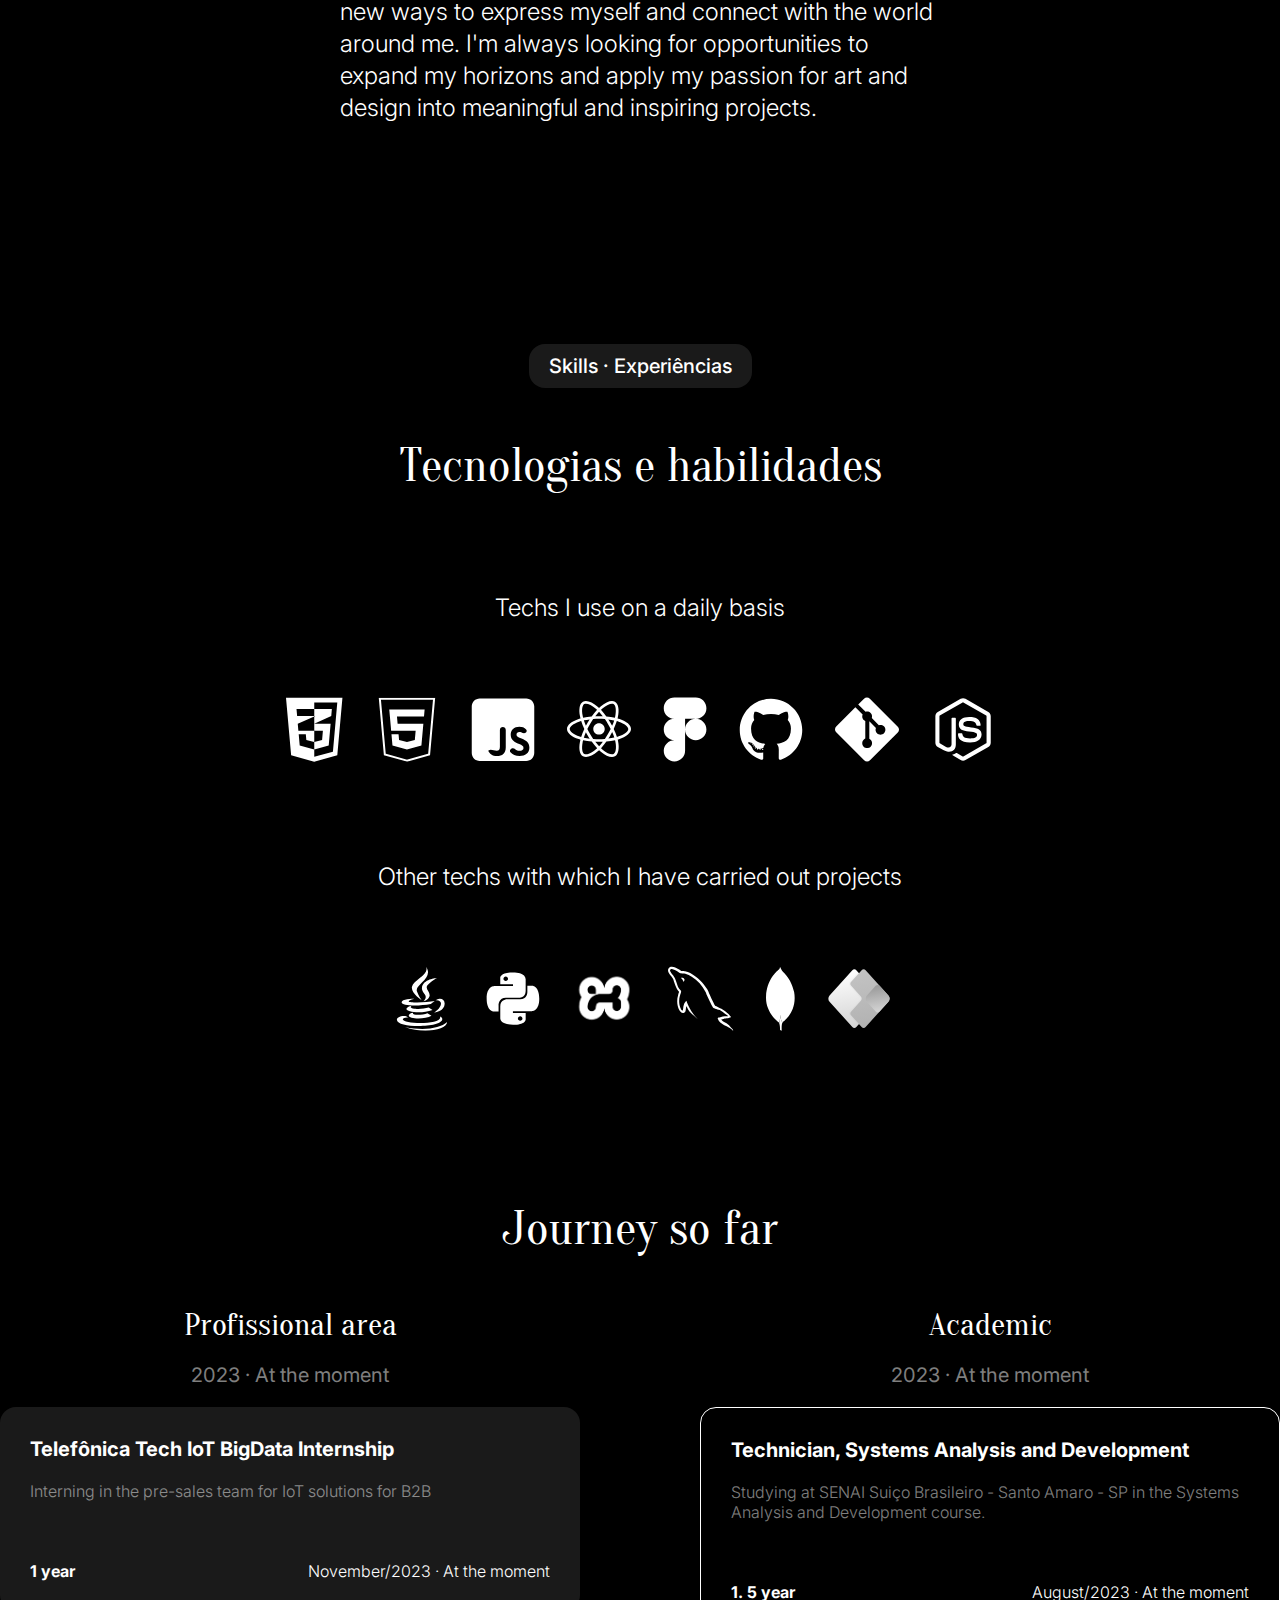
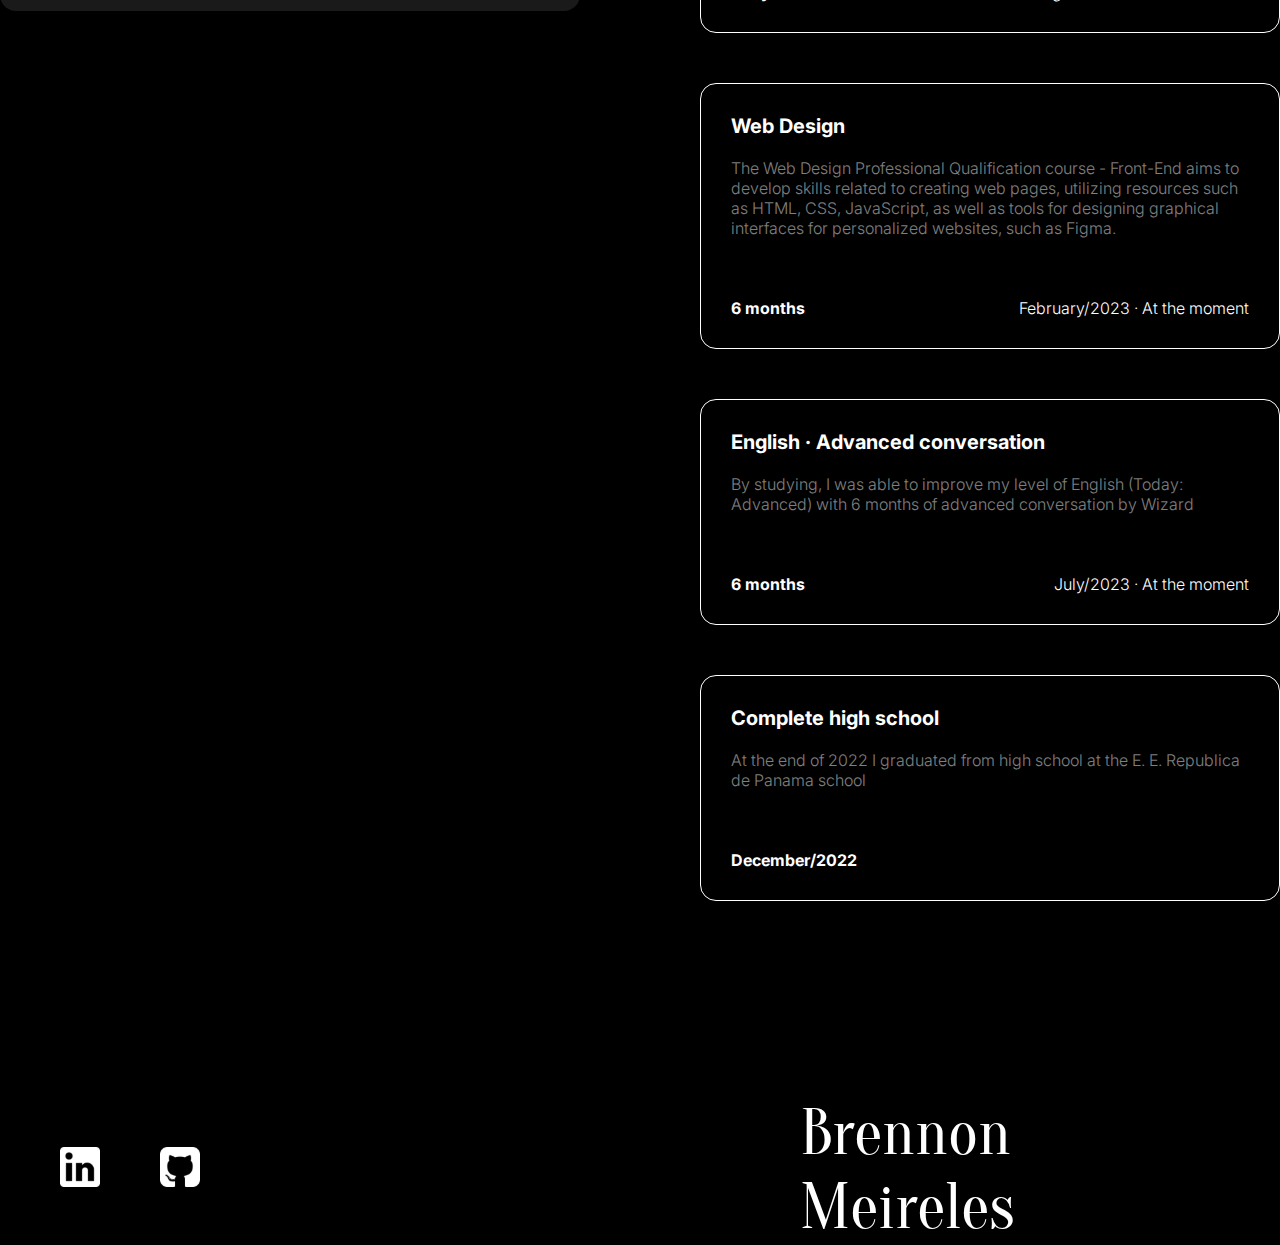
==== commit 044afaca: "Merge pull request #18 from BrennonMeireles/fix/updatedCard" ====
--- a/about.html
+++ b/about.html
@@ -62,7 +62,7 @@
         <div>
             <img src="./src/img/java-logo.svg"       alt="java-logo">
             <img src="./src/img/Python-logo.svg"     alt="Python-logo">
-            <img src="./src/img/xampp-logo.svg"      alt="xampp-logo">
+            <img  class="xampp" src="./src/img/xampp-logo.png"      alt="xampp-logo">
             <img src="./src/img/msql-logo.svg"       alt="Mysql-logo">
             <img src="./src/img/mongoDB-logo.svg"    alt="mongoDB-logo">
             <img src="./src/img/powerapps-logo.svg"  alt="powerapps-logo">
--- a/src/css/about.css
+++ b/src/css/about.css
@@ -109,6 +109,8 @@
     line-height: 32px;
     font-family: "Inter", sans-serif;
     font-weight: 300;
+
+    padding-bottom: 100px;
 }
 
 .img-contact {
@@ -234,7 +236,7 @@
 
 .card > ul > li:first-child {
     font-weight: bold;
-}
+} 
 
 .card > ul > li {
     font-size: 16px;
@@ -291,6 +293,11 @@
     font-family: "Inter", sans-serif;
     font-weight: 300;
     padding-bottom: 60px;
+}
+
+.xampp {
+    width: 64px;
+    height: auto;
 }
 
 footer {
